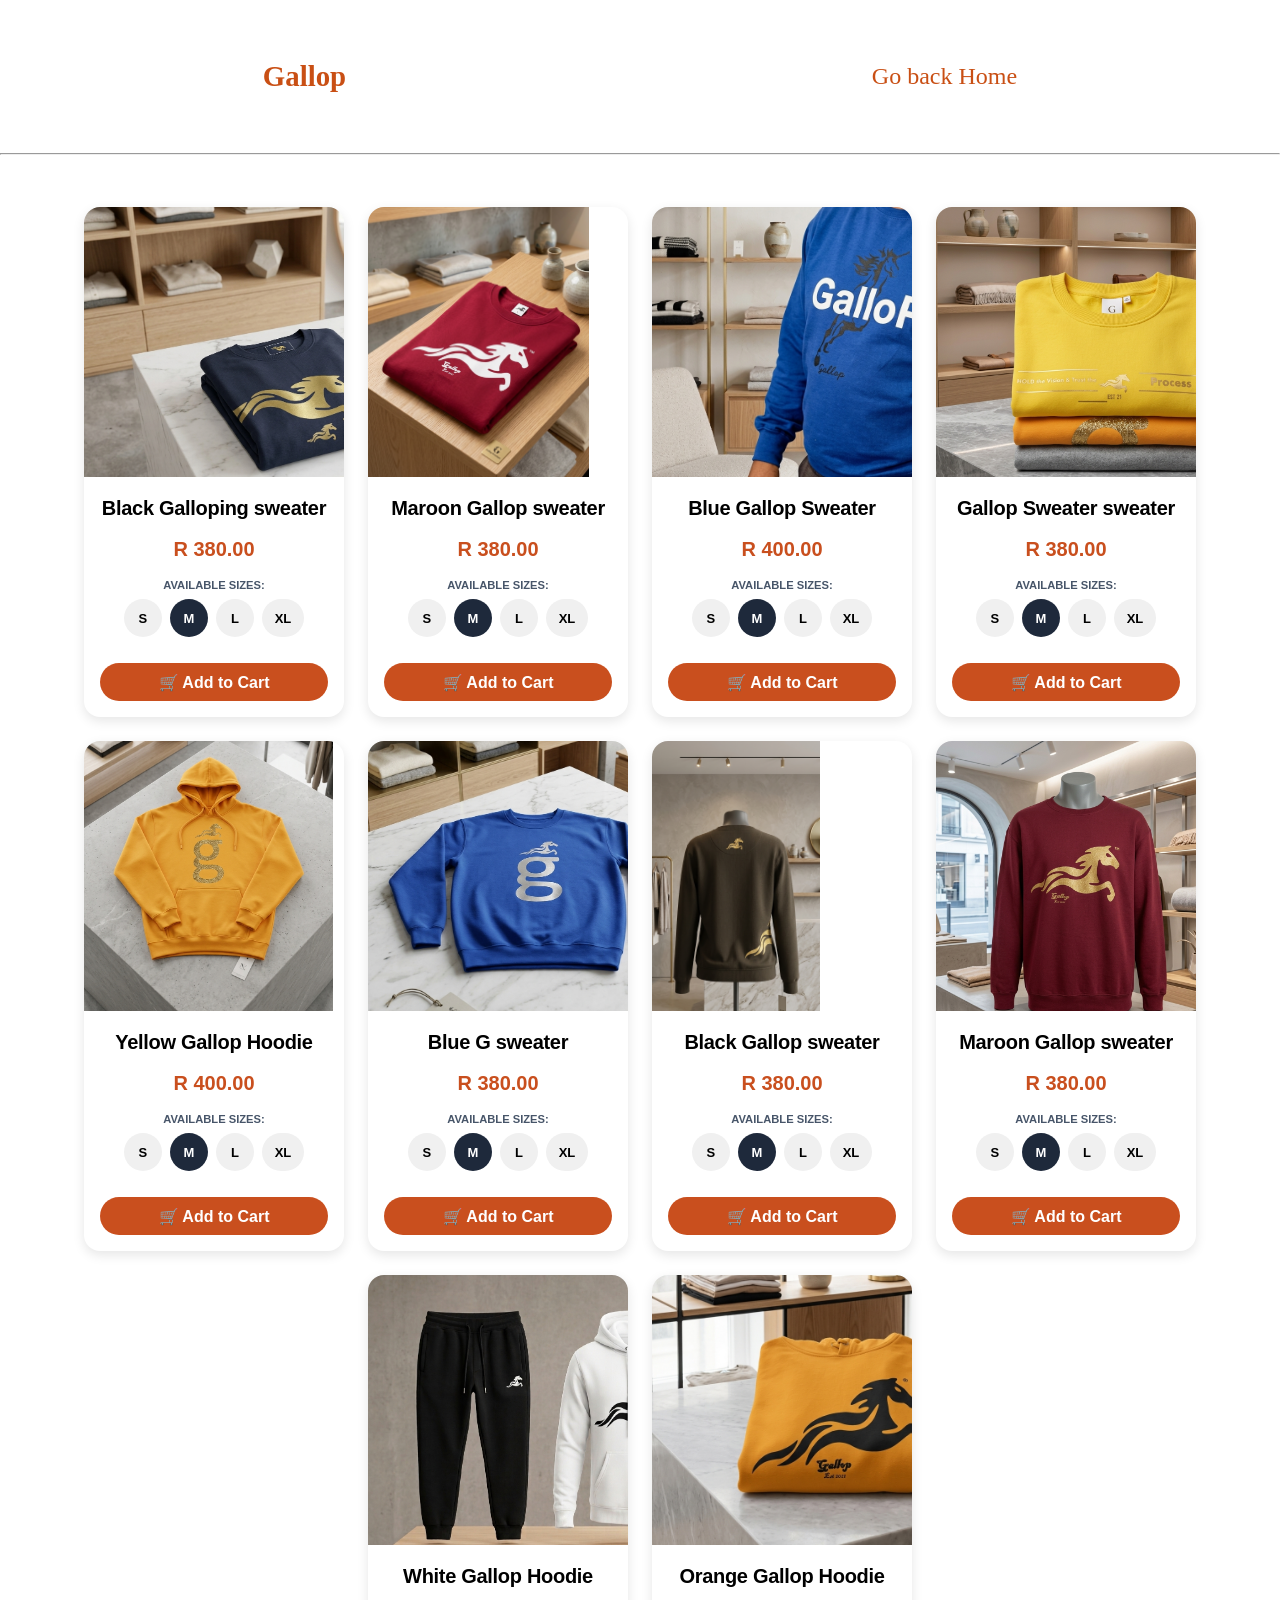
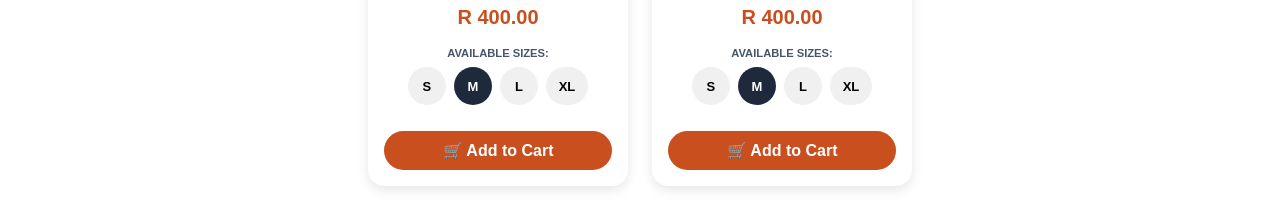
==== sweaters.html @ 0d81dad9 "Completed sub product pages" ====
<!DOCTYPE html>
<html lang="en">
<head>
    <meta charset="UTF-8">
    <meta name="viewport" content="width=device-width, initial-scale=1.0">
    <title>Gallop</title>
    <link rel="stylesheet" href="style.css"/>
    <link rel="stylesheet" href="mediaqueries.css"/>
</head>
<body>
    <nav id="menu">
       <div class="logo"><h1>Gallop</h1></div>
       <div>
       <ul class="nav-links">
        <li><a href="/index.html"> Go back Home</a></li>        
       </ul>
       </div>
    </nav>

<hr>
<br>
<br>
<section id="item-cards">
    <!--Item card-->

    <div class="card">
        <img src="/images/sweater-1.png" class="card-img">
        <div class="card-content">
           <div class="title" style="font-family: sans-serif;color:black;font-size: 20px;"><b>Black Galloping sweater</b></div>
           <br>
           <div class="prize" style="font-family: sans-serif;color:#c94f1e;font-size: 20px; "><b>R 380.00</b></div>
           <br>
           <div class="size-label" style="font-family: sans-serif;">Available sizes:</div>
           <div class="size-group">
                <button class="size-btn" data-size="S">S</button>
                <button class="size-btn" data-size="M">M</button>
                <button class="size-btn" data-size="L">L</button>
                <button class="size-btn" data-size="XL">XL</button>
           </div>
           <br>
           <button class="cart-btn">
            🛒 Add to Cart
           </button>
        </div>
    </div>

    <div class="card">
        <img src="/images/sweater-2.png" class="card-img">
        <div class="card-content">
           <div class="title" style="font-family: sans-serif;color:black;font-size: 20px;"><b>Maroon Gallop sweater</b></div>
           <br>
           <div class="prize" style="font-family: sans-serif;color:#c94f1e;font-size: 20px; "><b>R 380.00</b></div>
           <br>
           <div class="size-label" style="font-family: sans-serif">Available sizes:</div>
           <div class="size-group">
                <button class="size-btn" data-size="S">S</button>
                <button class="size-btn" data-size="M">M</button>
                <button class="size-btn" data-size="L">L</button>
                <button class="size-btn" data-size="XL">XL</button>
           </div>
           <br>
           <button class="cart-btn">
            🛒 Add to Cart
           </button>
        </div>
    </div>

    <div class="card">
        <img src="/images/sweater-3.png" class="card-img">
        <div class="card-content">
           <div class="title" style="font-family: sans-serif;color:black;font-size: 20px;"><b>Blue Gallop Sweater</b></div>
           <br>
           <div class="prize" style="font-family: sans-serif;color:#c94f1e;font-size: 20px; "><b>R 400.00</b></div>
           <br>
           <div class="size-label" style="font-family: sans-serif">Available sizes:</div>
           <div class="size-group">
                <button class="size-btn" data-size="S">S</button>
                <button class="size-btn" data-size="M">M</button>
                <button class="size-btn" data-size="L">L</button>
                <button class="size-btn" data-size="XL">XL</button>
           </div>
           <br>
           <button class="cart-btn">
            🛒 Add to Cart
           </button>
        </div>
    </div>

    <div class="card">
        <img src="/images/sweater-5.png" class="card-img">
        <div class="card-content">
           <div class="title" style="font-family: sans-serif;color:black;font-size: 20px;"><b> Gallop Sweater sweater</b></div>
           <br>
           <div class="prize" style="font-family: sans-serif;color:#c94f1e;font-size: 20px; "><b>R 380.00</b></div>
           <br>
           <div class="size-label" style="font-family: sans-serif">Available sizes:</div>
           <div class="size-group">
                <button class="size-btn" data-size="S">S</button>
                <button class="size-btn" data-size="M">M</button>
                <button class="size-btn" data-size="L">L</button>
                <button class="size-btn" data-size="XL">XL</button>
           </div>
           <br>
           <button class="cart-btn">
            🛒 Add to Cart
           </button>
        </div>
    </div>

    <div class="card">
        <img src="/images/sweater-6.png" class="card-img">
        <div class="card-content">
           <div class="title" style="font-family: sans-serif;color:black;font-size: 20px;"><b>Yellow Gallop Hoodie</b></div>
           <br>
           <div class="prize" style="font-family: sans-serif;color:#c94f1e;font-size: 20px; "><b>R 400.00</b></div>
           <br>
           <div class="size-label" style="font-family: sans-serif">Available sizes:</div>
           <div class="size-group">
                <button class="size-btn" data-size="S">S</button>
                <button class="size-btn" data-size="M">M</button>
                <button class="size-btn" data-size="L">L</button>
                <button class="size-btn" data-size="XL">XL</button>
           </div>
           <br>
           <button class="cart-btn">
            🛒 Add to Cart
           </button>
        </div>
    </div>

    <div class="card">
        <img src="/images/sweater-7.png" class="card-img">
        <div class="card-content">
           <div class="title" style="font-family: sans-serif;color:black;font-size: 20px;"><b>Blue G sweater</b></div>
           <br>
           <div class="prize" style="font-family: sans-serif;color:#c94f1e;font-size: 20px; "><b>R 380.00</b></div>
           <br>
           <div class="size-label" style="font-family: sans-serif;">Available sizes:</div>
           <div class="size-group">
                <button class="size-btn" data-size="S">S</button>
                <button class="size-btn" data-size="M">M</button>
                <button class="size-btn" data-size="L">L</button>
                <button class="size-btn" data-size="XL">XL</button>
           </div>
           <br>
           <button class="cart-btn">
            🛒 Add to Cart
           </button>
        </div>
    </div>

    <div class="card">
        <img src="/images/sweater-8 - Copy.png" class="card-img">
        <div class="card-content">
           <div class="title" style="font-family: sans-serif;color:black;font-size: 20px;"><b>Black Gallop sweater</b></div>
           <br>
           <div class="prize" style="font-family: sans-serif;color:#c94f1e;font-size: 20px; "><b>R 380.00</b></div>
           <br>
           <div class="size-label" style="font-family: sans-serif;">Available sizes:</div>
           <div class="size-group">
                <button class="size-btn" data-size="S">S</button>
                <button class="size-btn" data-size="M">M</button>
                <button class="size-btn" data-size="L">L</button>
                <button class="size-btn" data-size="XL">XL</button>
           </div>
           <br>
           <button class="cart-btn">
            🛒 Add to Cart
           </button>
        </div>
    </div>


   

     <div class="card">
        <img src="/images/sweater-9.png" class="card-img">
        <div class="card-content">
           <div class="title" style="font-family: sans-serif;color:black;font-size: 20px;"><b>Maroon Gallop sweater</b></div>
           <br>
           <div class="prize" style="font-family: sans-serif;color:#c94f1e;font-size: 20px; "><b>R 380.00</b></div>
           <br>
           <div class="size-label" style="font-family: sans-serif;">Available sizes:</div>
           <div class="size-group">
                <button class="size-btn" data-size="S">S</button>
                <button class="size-btn" data-size="M">M</button>
                <button class="size-btn" data-size="L">L</button>
                <button class="size-btn" data-size="XL">XL</button>
           </div>
           <br>
           <button class="cart-btn">
            🛒 Add to Cart
           </button>
        </div>
    </div>



     <div class="card">
        <img src="/images/hoodies - Copy.png" class="card-img">
        <div class="card-content">
           <div class="title" style="font-family: sans-serif;color:black;font-size: 20px;"><b>White Gallop Hoodie</b></div>
           <br>
           <div class="prize" style="font-family: sans-serif;color:#c94f1e;font-size: 20px; "><b>R 400.00</b></div>
           <br>
           <div class="size-label" style="font-family: sans-serif;">Available sizes:</div>
           <div class="size-group">
                <button class="size-btn" data-size="S">S</button>
                <button class="size-btn" data-size="M">M</button>
                <button class="size-btn" data-size="L">L</button>
                <button class="size-btn" data-size="XL">XL</button>
           </div>
           <br>
           <button class="cart-btn">
            🛒 Add to Cart
           </button>
        </div>
    </div>

     

       <div class="card">
        <img src="/images/hoodie-3.png" class="card-img">
        <div class="card-content">
           <div class="title" style="font-family: sans-serif;color:black;font-size: 20px;"><b>Orange Gallop Hoodie</b></div>
           <br>
           <div class="prize" style="font-family: sans-serif;color:#c94f1e;font-size: 20px; "><b>R 400.00</b></div>
           <br>
           <div class="size-label" style="font-family: sans-serif;">Available sizes:</div>
           <div class="size-group">
                <button class="size-btn" data-size="S">S</button>
                <button class="size-btn" data-size="M">M</button>
                <button class="size-btn" data-size="L">L</button>
                <button class="size-btn" data-size="XL">XL</button>
           </div>
           <br>
           <button class="cart-btn">
            🛒 Add to Cart
           </button>
        </div>
    </div>

</section>

<script>
    // WhatsApp order functionality for all cards
    (function() {
        // Get all product cards
        const allCards = document.querySelectorAll('.card');
        
        // Helper function to send WhatsApp message
        function sendToWhatsApp(itemName, size, price) {
            const message = `🛍️ *New Order from Gallop*%0A%0A👕 Product: ${itemName}%0A📏 Size: ${size}%0A💰 Price: R${price}%0A%0AThank you for shopping with Gallop! 🙌`;
            const whatsappUrl = `https://wa.me/27719679827?text=${message}`;
            window.open(whatsappUrl, '_blank');
        }
        
        // Loop through each card and set up its functionality
        allCards.forEach((card) => {
            // Get item name from the card
            let itemName = 'Black Gallop Tee';
            const titleEl = card.querySelector('.title');
            if (titleEl) {
                itemName = titleEl.textContent || titleEl.innerText;
                itemName = itemName.replace(/<[^>]*>/g, '').trim();
            }
            
            // Get price from the card
            let price = '190';
            const priceEl = card.querySelector('.prize');
            if (priceEl) {
                let priceText = priceEl.textContent || priceEl.innerText;
                let match = priceText.match(/\d+(?:\.\d+)?/);
                if (match) price = match[0];
            }
            
            // Store data on card for easy access
            card.setAttribute('data-item-name', itemName);
            card.setAttribute('data-price', price);
            
            // Get size buttons inside this card
            const sizeGroup = card.querySelector('.size-group');
            let sizeButtons = [];
            if (sizeGroup) {
                sizeButtons = Array.from(sizeGroup.querySelectorAll('.size-btn'));
                
                // Set default active size (M if exists, otherwise first)
                let hasActive = sizeGroup.querySelector('.size-btn.active');
                if (!hasActive && sizeButtons.length > 0) {
                    const defaultMBtn = sizeButtons.find(btn => btn.getAttribute('data-size') === 'M');
                    if (defaultMBtn) {
                        defaultMBtn.classList.add('active');
                    } else {
                        sizeButtons[0].classList.add('active');
                    }
                }
                
                // Add click event to size buttons
                sizeButtons.forEach(btn => {
                    btn.addEventListener('click', function(e) {
                        e.stopPropagation();
                        sizeButtons.forEach(b => b.classList.remove('active'));
                        this.classList.add('active');
                    });
                });
            }
            
            // Get Add to Cart button and add click handler
            const cartBtn = card.querySelector('.cart-btn');
            if (cartBtn) {
                cartBtn.addEventListener('click', function(e) {
                    e.preventDefault();
                    
                    // Get selected size
                    let selectedSize = 'M';
                    const currentSizeGroup = card.querySelector('.size-group');
                    if (currentSizeGroup) {
                        const activeBtn = currentSizeGroup.querySelector('.size-btn.active');
                        if (activeBtn) {
                            selectedSize = activeBtn.getAttribute('data-size');
                        } else {
                            const allBtns = currentSizeGroup.querySelectorAll('.size-btn');
                            const mBtn = Array.from(allBtns).find(btn => btn.getAttribute('data-size') === 'M');
                            if (mBtn) {
                                selectedSize = 'M';
                                mBtn.classList.add('active');
                            } else if (allBtns.length > 0) {
                                selectedSize = allBtns[0].getAttribute('data-size');
                                allBtns[0].classList.add('active');
                            }
                        }
                    }
                    
                    // Get final values
                    const finalItemName = card.getAttribute('data-item-name') || itemName;
                    const finalPrice = card.getAttribute('data-price') || price;
                    
                    // Send to WhatsApp
                    sendToWhatsApp(finalItemName, selectedSize, finalPrice);
                });
            }
        });
    })();
</script>

</body>
</html>
---- style.css ----
@import url('https://fonts.googleapis.com/css2?family=Poppins:ital,wght@0,100;0,200;0,300;0,400;0,500;0,600;0,700;0,800;0,900;1,100;1,200;1,300;1,400;1,500;1,600;1,700;1,800;1,900&display=swap');


*{
    margin:0;
    padding:0;

}

/*Desktop menu*/

#desktop-nav{
    background-color: #faf6f0;
    
}
nav, .nav-links{
    display:flex;
}
a{
    color:#c94f14;
    text-decoration:none;
    transition: all 300ms ease;
}
a:hover{
    color:#e8b86d;
    text-decoration:underline;
    text-underline-offset:1rem;
}
nav{
    justify-content:space-around;
    align-items:center;
    height:17vh;
}
.nav-links{
    gap:5rem;
    list-style:none;
    font-size:1.5rem;
    text-decoration:none;
}
.logo{
 text-decoration:none;
 color:#c94f14;
 font-size:1.2rem;
}
.logo:hover{
    cursor:none;
}

/*Hamburger menu*/

#hamburger-nav{
    display:none;
}
.hamburger-menu{
    position:relative;
    display:inline-block;
}
.hamburger-icon{
    display:flex;
    flex-direction:column;
    justify-content:space-between;
    height:24px;
    width:30px;
    cursor:pointer;
}
.hamburger-icon span{
    width:100%;
    height:2px;
    background-color:rgb(0, 0, 0);
    transition: all 0.3 ease-in-out;
}
.menu-links{
    position:absolute;
    top:100%;
    right:0%;
    background-color:rgb(0, 0, 0);
    width:fit-content;
    max-height:0%;
    overflow:hidden;
    transition:all 0.3s ease-in-out;
}
.menu-links a{
    display:block;
    padding: 10px;
    text-align:center;
    color:rgb(0, 0, 0);
    font-size:1.5rem;
    text-decoration: none;
    transition: all 0.3s ease-in-out;
}

.menu-links li{
    list-style:none;

}
.menu-links.open{
    max-height: 300px;
}
.hamburger-icon.open span:first-child{
    transform: rotate(45deg) translate(10px, 5px);
}
.hamburger-icon.open span:nth-child(2){
    opacity: 0;
}
.hamburger-icon.open span:last-child{
    transform: rotate(-45deg) translate(10px, -5px);
}
.hamburger-icon span:first-child{
    opacity:1;
}
.hamburger-icon span:first-child{
    transform: none;
}


/*Home*/
#home{
    display:flex;
  background-image:url(/images/background\ image.png);
  background-repeat:no-repeat;
  background-size:cover;
}
.btn1 , .btn2{
    
    width:160px;
    height:35px;
    border-radius:10px;
    text-decoration: none;
    cursor:pointer;
    padding:10px;
    
}
.btn1{
      background-color:#e8b86d;
    color:#1a1208;
}
.btn2{
    background-color:#faf6f0;
    color:#c94f14;
    border-color: aliceblue;
}
.btn1:hover{
     background-color:#e8b86d;
    border-color: aliceblue;
}
.btn2:hover{
   background-color:#c94f14;
    color:white;  
}
#home
.btn p{
    color:rgb(75, 74, 74);
}
.btn1 a, .btn2 a{
    text-decoration:none;
}
#home img{
    width:350px;
    border-radius:100px;
    padding:50px;
   
    
}
.home-text{
align-items:center;
padding:50px;
justify-content:center;
font-size: 1.2rem


}
#home h1{
    font-size:5rem;
    color:#f5d8b5;
}
#home p{
    color:	#b4b4b4  ;
}

.home-text2{
    display:flex;
    gap:120px;
}

/*Products*/
#products{
    background-image: url(/images/background\ img.png);
    background-repeat: no-repeat;
    background-size:cover;
    padding:50px;
}
.product-cards {
    border-color: 	rgba(90,60,30,0.1);
    border-radius: 16px;
    text-align:center;

    display:grid;
    grid-template-columns: repeat(4,1fr);
    
    align-items:stretch;
    gap:20px;
    
    
}
.product-cards img:hover{
    size:500ms;
    transform:scale(1.1);
   
}
.product-container-info{
    
    
    border-radius:2rem;
    background-color:rgb(255, 255, 255);
    border-radius:20px;
    padding:2px;
    
    
    
}
.product-container-info p{
    color:gray;
    font-size:1.2rem;
}
.product-container-info img{
    width:280px;
    padding:none;
    border-radius:20px;
    height:50%;
    
}


/*About*/

#about{
    background-image: url(/images/background\ image.png);
    background-repeat: no-repeat;
    background-size:cover;
    display:flex;
    padding:50px;
   
    text-align: center;
    font-size:medium;
    

}
.about-text2{
    display:flex;
    gap:200px
}

.about-text p {
    padding:20px;
    color:rgb(75, 74, 74);
    font-size:1.2rem;
  
}


#about img{
    width:400px;
    border-radius:30px
    
}


/*Contact*/

#contact{
    
    padding:50px;
    background-image:url(/images/background\ img.png);
    background-repeat: no-repeat;
    background-size:cover;
}
.contact-info-container{
     display:grid;
    grid-template-columns: repeat(3,1fr);
    
    align-items:stretch;
    gap:20px;
}


.contact-form {
  
   display:inline;
  align-items: center;
    gap:20px;
  
    margin:0 auto;
    height:100%;
}
.contact-form input{
    
    display: flex;
   padding:15px;
   border:none;
    border-radius:10px;
    background-color: #f2e8d9;

}
.contact-form textarea{
    display: flex;
    padding:15px;
   border:none;
    border-radius:10px;
   background-color: #f2e8d9; 
    
}
.contact-form button{
    cursor:pointer;
    padding:15px;
    border:none;
    border-radius:10px;
    background-color:#c94f14;
    color:#e8b86d;

    font-size:large;

}
.contact-form button:hover{
    color:#c94f14;
    background-color:#f2e8d9;
    
}
.contact-form{
    color:rgb(0, 0, 0);
    border-radius:50px;
    background-color:white;

    padding:20px;
    border:white solid 2px;
    width:fit-content;
    align-items:center;
     
}

.contact-info-socials{
    background-color: white;
    border-radius:20px;
}
.contact-info-socials p{
    color:gray
}
.contact-info-socials button{
    width:120px;
    height:30px;
    ;
    color:#c94f14;
    background-color:#f5d8b5;
    border-radius: 20px ;
    
    
}
.contact-info-socials button:hover{
    background-color:#c94f14;
    color:white;
}
.contact-info{
    background-color:white;
    border-radius:20px;
    padding: 20px;
}


/*Footer*/
.footer-container{
    display:flex;
    gap:200px;
    padding:20px;
}
footer{
   background-image:url(/images/background\ image.png);
   background-repeat: no-repeat;
   background-size:cover;
}
footer a{
    text-decoration:none;
    color:#b4b4b4;
    transition: all 300ms ease;
}
footer a:hover{
    color:#e8b86d;
    text-decoration: none;
}



/*product-cards*/



.card{
    max-width:340px;
    width:100%;
    background:#ffffff;
    border-radius:1.5rem;
    overflow:hidden;
    box-shadow: 0 12px 24px rgba(0,0,0,0.08);
    transition:transform 0.2s;
    
}
.card:hover{
    transform:translateY(-4px);
}

.card img{
    background: linear-gradient(135deg, #FF9A9E, #FAD0C4, #FAD961,#A1C4FD);
    height:270px;
    width:fit-content;
    align-items:center;
    justify-content:center;
    gap:12px;
}

.card-content{
    align-items:center;
    text-align:center;
    padding:20px;
    gap:12px;
}
.size-btn{
    min-width:38px;
    height:38px;
    padding:0;
    border:1.5px solid var(--input-bg);
    color:var(--dark);
    font-family: sans-serif;
    font-size: 13px;
    font-weight:600;
    border-radius:8px;
    cursor:pointer;
    transition:background 0.18s;
    border: color 0.18s;
}
.size-btn:hover{
    background:#e8b86d;
}
.cart-btn{
    background-color: #c94f14;
    color:white;
    border:none;
    width:100%;
    padding:12px;
    border-radius:60px;
    font-weight:700;
    font-size:1rem;
    display:flex;
    align-items:center;
    justify-content:center;
    gap:8px;
    cursor:pointer;
    transition:0.2s;
    font-family:sans-serif;

}
.cart-btn:hover{
    background:#ff5601;
    transform: scale(0.98);
}
.size-group {
            display: flex;
            gap: 10px;
            margin-bottom: 1.2rem;
            flex-wrap: wrap;
            justify-content: center;
}
 .size-label {
            font-size: 0.7rem;
            font-weight: 600;
            text-transform: uppercase;
            color: #475569;
            display: block;
            margin-bottom: 8px;
}

.title {
            font-size: 1.5rem;
            font-weight: 700;
            letter-spacing: -0.3px;
}
#item-cards{
    display:grid;
    grid-template-columns: repeat(2,1fr);
    
    align-items:stretch;
    gap:20px;
}





 #item-cards {
            display: flex;
            flex-wrap: wrap;
            gap: 1.5rem;
            justify-content: center;
            padding: 1rem;
}
.card {
            background: white;
            border-radius: 1rem;
            overflow: hidden;
            box-shadow: 0 4px 12px rgba(0,0,0,0.1);
            width: 260px;
            transition: transform 0.2s;
}
.card:hover {
            transform: translateY(-4px);
}
        
.card-content {
            padding: 1rem;
}
.size-group {
            display: flex;
            gap: 0.5rem;
            flex-wrap: wrap;
            margin: 0.5rem 0;
}
.size-btn {
            background: #f0f0f0;
            border: none;
            padding: 0.3rem 0.8rem;
            border-radius: 20px;
            cursor: pointer;
            font-weight: 600;
            transition: 0.2s;
}
.size-btn.active {
            background: #1e293b;
            color: white;
}
.cart-btn {
            background: #c94f1e;
            color: white;
            border: none;
            padding: 0.6rem 1rem;
            border-radius: 30px;
            cursor: pointer;
            font-weight: bold;
            width: 100%;
            transition: 0.2s;
}
.cart-btn:hover {
            background: #a03d16;
            transform: scale(0.98);
}
.toast-notification {
            position: fixed;
            bottom: 20px;
            left: 50%;
            transform: translateX(-50%);
            background: #25D366;
            color: #0a2c1c;
            padding: 10px 20px;
            border-radius: 50px;
            font-weight: 600;
            font-size: 14px;
            opacity: 0;
            transition: opacity 0.3s;
            pointer-events: none;
            z-index: 1000;
            box-shadow: 0 4px 12px rgba(0,0,0,0.2);
            font-family: sans-serif;
}
---- mediaqueries.css ----
@media screen and (max-width:1200px){
   #desktop-nav{
    display: none;
   } 
   #hamburger-nav{
    display: flex;
   }
.hamburger-menu{
    position:relative;
    display:inline-block;
}

.hamburger-icon{
    display:flex;
    flex-direction:column;
    justify-content:space-between;

    height:24px;
    width:30px;

    cursor:pointer;
}

.hamburger-icon span{

    width:100%;
    height:3px;

    background:rgb(0, 0, 0);

    transition:0.3s;
}

.menu-links{

    position:absolute;

    top:100%;
    right:0;

    background:rgb(0, 0, 0);

    width:200px;

    max-height:0;

    overflow:hidden;

    transition:0.3s ease-in-out;
}

.menu-links.open{
    max-height:300px;
}
}
@media screen and (max-width:600px){

.logo{
   font-size: 1.5rem;
 }
.nav-links{
   flex-direction: column;
   gap: 0.5rem;
   text-align: center;
}
}
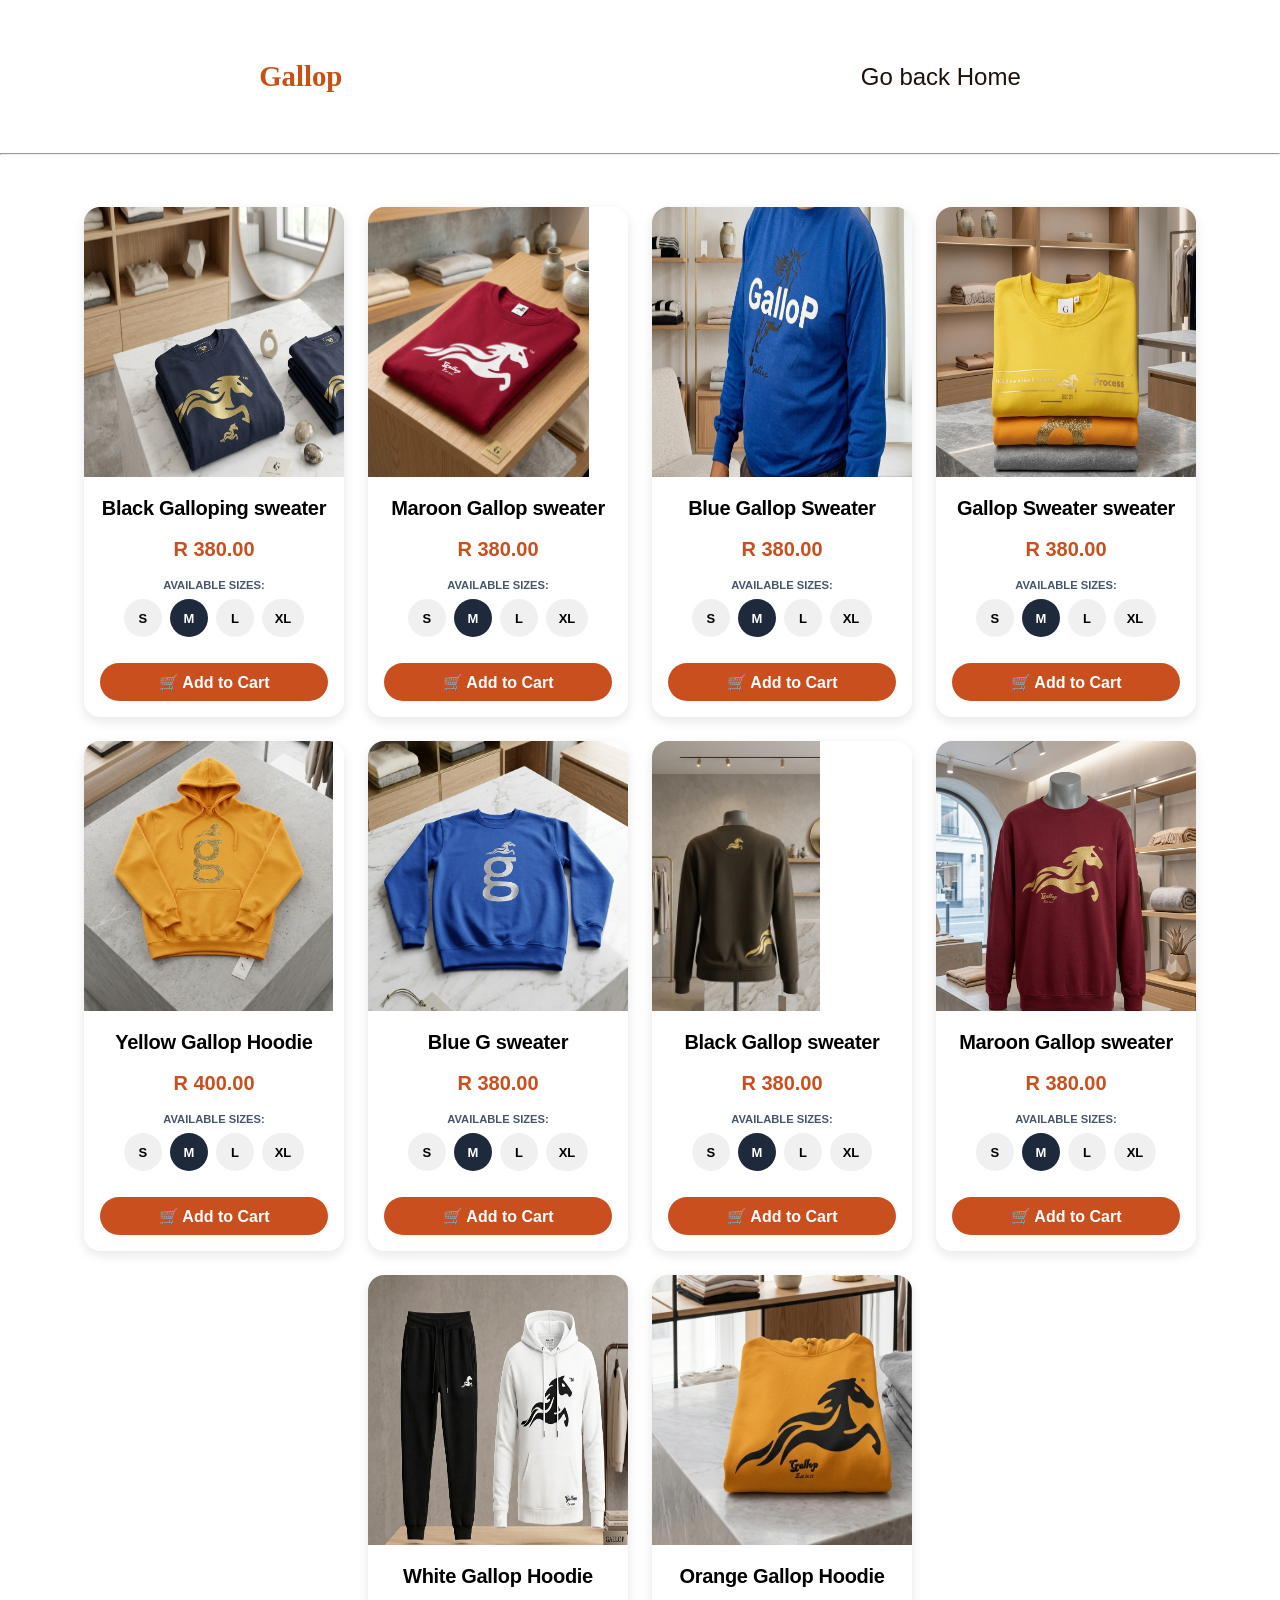
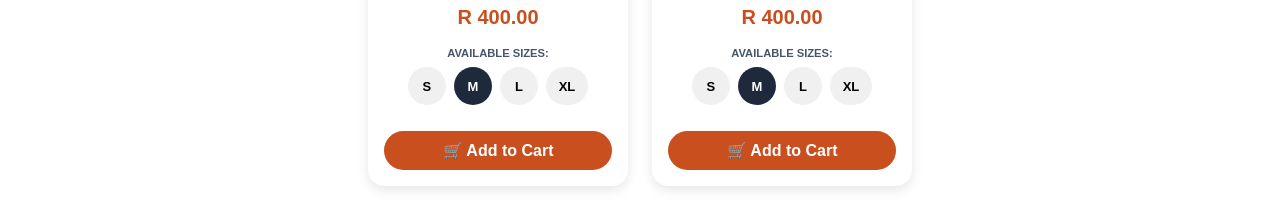
==== commit 83d9e0a4: "Completed mediaqueries page" ====
--- a/sweaters.html
+++ b/sweaters.html
@@ -70,7 +70,7 @@
         <div class="card-content">
            <div class="title" style="font-family: sans-serif;color:black;font-size: 20px;"><b>Blue Gallop Sweater</b></div>
            <br>
-           <div class="prize" style="font-family: sans-serif;color:#c94f1e;font-size: 20px; "><b>R 400.00</b></div>
+           <div class="prize" style="font-family: sans-serif;color:#c94f1e;font-size: 20px; "><b>R 380.00</b></div>
            <br>
            <div class="size-label" style="font-family: sans-serif">Available sizes:</div>
            <div class="size-group">
--- a/style.css
+++ b/style.css
@@ -4,20 +4,31 @@
 *{
     margin:0;
     padding:0;
-
-}
-
+   
+
+}
+html{
+    scroll-behavior:smooth;
+}
+body{
+    overflow-x:hidden;
+    width:100%;
+}
 /*Desktop menu*/
 
 #desktop-nav{
-    background-color: #faf6f0;
-    
+    background-color: #f7dcb3;
+    display:flex;
+     justify-content: space-between;
+    align-items:center;
+   
+
 }
 nav, .nav-links{
     display:flex;
 }
 a{
-    color:#c94f14;
+    color:#b94206;
     text-decoration:none;
     transition: all 300ms ease;
 }
@@ -38,6 +49,7 @@
     text-decoration:none;
 }
 .logo{
+    display: flex;
  text-decoration:none;
  color:#c94f14;
  font-size:1.2rem;
@@ -50,6 +62,11 @@
 
 #hamburger-nav{
     display:none;
+    justify-content:space-between;
+    align-items:center;
+    padding:1rem 2rem;
+    background-color:#ffffff;
+    position: relative;
 }
 .hamburger-menu{
     position:relative;
@@ -116,6 +133,10 @@
 /*Home*/
 #home{
     display:flex;
+    
+    align-items: center;
+    padding: 2rem;
+
   background-image:url(/images/background\ image.png);
   background-repeat:no-repeat;
   background-size:cover;
@@ -155,7 +176,7 @@
     text-decoration:none;
 }
 #home img{
-    width:350px;
+    
     border-radius:100px;
     padding:50px;
    
@@ -184,6 +205,8 @@
 
 /*Products*/
 #products{
+    
+    gap: 20px;
     background-image: url(/images/background\ img.png);
     background-repeat: no-repeat;
     background-size:cover;
@@ -192,14 +215,14 @@
 .product-cards {
     border-color: 	rgba(90,60,30,0.1);
     border-radius: 16px;
-    text-align:center;
-
-    display:grid;
-    grid-template-columns: repeat(4,1fr);
-    
+      display:grid;
+    grid-template-columns: repeat(2,1fr);
+    height: 100%;
     align-items:stretch;
     gap:20px;
-    
+    align-items: center;
+    width:fit-content;
+    align-items: center;
     
 }
 .product-cards img:hover{
@@ -229,6 +252,13 @@
     height:50%;
     
 }
+.cards{
+    display:grid;
+    grid-template-columns: repeat(2,1fr);
+    
+    align-items:stretch;
+    gap:20px;
+}
 
 
 /*About*/
@@ -238,8 +268,8 @@
     background-repeat: no-repeat;
     background-size:cover;
     display:flex;
-    padding:50px;
-   
+    padding:3rem;
+     gap: 3rem;
     text-align: center;
     font-size:medium;
     
@@ -247,26 +277,31 @@
 }
 .about-text2{
     display:flex;
-    gap:200px
+    gap:2rem;
+    margin-top: 1rem;;
 }
 
 .about-text p {
     padding:20px;
     color:rgb(75, 74, 74);
     font-size:1.2rem;
+    flex: 1;
   
 }
 
 
 #about img{
-    width:400px;
-    border-radius:30px
+    width:40%;
+    border-radius:16px
     
 }
 
 
 /*Contact*/
 
+.contact-cards{
+    padding: 0 2rem;
+}
 #contact{
     
     padding:50px;
@@ -275,11 +310,12 @@
     background-size:cover;
 }
 .contact-info-container{
-     display:grid;
-    grid-template-columns: repeat(3,1fr);
-    
-    align-items:stretch;
-    gap:20px;
+   display: flex;
+   flex-wrap: wrap;
+   justify-content: center;
+   gap: 2rem;
+   max-width: 1200px;
+   margin: 0 auto;
 }
 
 
@@ -293,19 +329,23 @@
     height:100%;
 }
 .contact-form input{
-    
+    width: 100%;
+
     display: flex;
-   padding:15px;
-   border:none;
-    border-radius:10px;
+   padding:0.5rem 0;
+
+   border:1px solid #ddd;
+    border-radius:8px;
     background-color: #f2e8d9;
 
 }
 .contact-form textarea{
     display: flex;
-    padding:15px;
-   border:none;
-    border-radius:10px;
+    padding:0.8rem;
+    width:97%;
+    margin: 0.5rem 0;
+   border:1px solid #ddd;
+    border-radius:8px;
    background-color: #f2e8d9; 
     
 }
@@ -326,11 +366,14 @@
     
 }
 .contact-form{
+    flex: 2;
+    min-width: 280px;
+
     color:rgb(0, 0, 0);
-    border-radius:50px;
+    border-radius:12px;
     background-color:white;
 
-    padding:20px;
+    padding:1rem;
     border:white solid 2px;
     width:fit-content;
     align-items:center;
@@ -339,7 +382,11 @@
 
 .contact-info-socials{
     background-color: white;
-    border-radius:20px;
+    border-radius:12px;
+    flex: 1;
+    min-width: 200px;
+    padding: 1rem;
+
 }
 .contact-info-socials p{
     color:gray
@@ -361,7 +408,10 @@
 .contact-info{
     background-color:white;
     border-radius:20px;
-    padding: 20px;
+    padding: 1rem;
+    flex: 1;
+    min-width: 200px;
+
 }
 
 
@@ -369,7 +419,8 @@
 .footer-container{
     display:flex;
     gap:200px;
-    padding:20px;
+    padding:2rem;
+   
 }
 footer{
    background-image:url(/images/background\ image.png);
@@ -393,6 +444,7 @@
 
 
 .card{
+    
     max-width:340px;
     width:100%;
     background:#ffffff;
--- a/mediaqueries.css
+++ b/mediaqueries.css
@@ -1,66 +1,497 @@
-@media screen and (max-width:1200px){
-   #desktop-nav{
-    display: none;
-   } 
-   #hamburger-nav{
-    display: flex;
-   }
-.hamburger-menu{
-    position:relative;
-    display:inline-block;
-}
-
-.hamburger-icon{
-    display:flex;
-    flex-direction:column;
-    justify-content:space-between;
-
-    height:24px;
-    width:30px;
-
-    cursor:pointer;
-}
-
-.hamburger-icon span{
-
-    width:100%;
-    height:3px;
-
-    background:rgb(0, 0, 0);
-
-    transition:0.3s;
-}
-
-.menu-links{
-
-    position:absolute;
-
-    top:100%;
-    right:0;
-
-    background:rgb(0, 0, 0);
-
-    width:200px;
-
-    max-height:0;
-
-    overflow:hidden;
-
-    transition:0.3s ease-in-out;
-}
-
-.menu-links.open{
-    max-height:300px;
-}
-}
-@media screen and (max-width:600px){
-
-.logo{
-   font-size: 1.5rem;
- }
-.nav-links{
-   flex-direction: column;
-   gap: 0.5rem;
-   text-align: center;
-}
-}
+/* mediaqueries.css - Responsive Design for Gallop */
+
+/* ============================================
+   TABLET VIEW (768px - 1023px)
+   ============================================ */
+@media screen and (max-width: 1024px) {
+    /* Home section */
+    #home {
+        flex-direction: column;
+        text-align: center;
+        padding: 2rem;
+    }
+    
+    #home img {
+        width: 80%;
+        margin-top: 2rem;
+    }
+    
+    .home-text h1 {
+        font-size: 2.5rem;
+    }
+    
+    .home-text2 {
+        justify-content: center;
+        gap: 3rem;
+    }
+    
+    /* Products section */
+    .cards {
+        flex-wrap: wrap;
+        justify-content: center;
+        gap: 1.5rem;
+    }
+    
+    .card {
+        width: calc(50% - 1rem);
+        min-width: 250px;
+    }
+    
+    /* About section */
+    #about {
+        flex-direction: column;
+        padding: 2rem;
+        text-align: center;
+    }
+    
+    #about img {
+        width: 70%;
+        margin-bottom: 2rem;
+    }
+    
+    .about-text2 {
+        justify-content: center;
+        gap: 3rem;
+    }
+    
+    /* Contact section */
+    .contact-cards {
+        padding: 0 2rem;
+    }
+    
+    .contact-info-container {
+        flex-wrap: wrap;
+        gap: 2rem;
+    }
+    
+    .contact-info, .contact-info-socials {
+        width: calc(50% - 1rem);
+    }
+    
+    .contact-form {
+        width: 100%;
+    }
+    
+    /* Footer */
+    .footer-container {
+        flex-wrap: wrap;
+        justify-content: center;
+        gap: 2rem;
+    }
+    
+    .footer-info {
+        width: calc(50% - 2rem);
+        text-align: center;
+    }
+}
+
+/* ============================================
+   MOBILE VIEW (320px - 767px)
+   ============================================ */
+@media screen and (max-width: 767px) {
+    /* Hide desktop navigation on mobile */
+    #desktop-nav {
+        display: none;
+    }
+    
+    /* Show hamburger navigation */
+    #hamburger-nav {
+        display: flex;
+        justify-content: space-between;
+        align-items: center;
+        padding: 1rem;
+        background: white;
+        position: sticky;
+        top: 0;
+        z-index: 100;
+    }
+    
+    /* Home section */
+    #home {
+        padding: 1.5rem;
+    }
+    
+    .home-text h1 {
+        font-size: 2rem;
+    }
+    
+    .home-text p {
+        font-size: 0.9rem;
+        line-height: 1.5;
+    }
+    
+    .btn1, .btn2 {
+        padding: 0.6rem 1.2rem;
+        font-size: 0.9rem;
+    }
+    
+    .home-text2 {
+        gap: 2rem;
+    }
+    
+    .ht2 p:first-child {
+        font-size: 1.2rem;
+    }
+    
+    .ht2 p:last-child {
+        font-size: 0.7rem;
+    }
+    
+    #home img {
+        width: 90%;
+    }
+    
+    /* Products section */
+    #products h2 {
+        font-size: 2rem !important;
+        padding: 0 1rem;
+    }
+    
+    #products p:first-of-type {
+        font-size: 0.9rem;
+    }
+    
+    .cards {
+        flex-direction: column;
+        align-items: center;
+        gap: 1.5rem;
+    }
+    
+    .card {
+        width: 90%;
+        max-width: 350px;
+    }
+    
+    .card img {
+        width: 100%;
+        height: auto;
+    }
+    
+    .card-content {
+        padding: 1rem;
+    }
+    
+    .card-content h3 {
+        font-size: 1.2rem;
+    }
+    
+    .card-content p {
+        font-size: 0.85rem;
+    }
+    
+    /* About section */
+    #about {
+        padding: 1.5rem;
+    }
+    
+    #about img {
+        width: 90%;
+    }
+    
+    .about-text h1 {
+        font-size: 2rem !important;
+    }
+    
+    .about-text p {
+        font-size: 0.85rem !important;
+        line-height: 1.5;
+    }
+    
+    .about-text2 {
+        gap: 2rem;
+        flex-wrap: wrap;
+    }
+    
+    .about-text2 .ht2 p:first-child {
+        font-size: 1.2rem;
+    }
+    
+    /* Contact section */
+    #contact h1 {
+        font-size: 2rem !important;
+        padding: 0 1rem;
+    }
+    
+    #contact > p {
+        font-size: 0.9rem !important;
+        padding: 0 1rem;
+    }
+    
+    .contact-cards {
+        padding: 0 1rem;
+    }
+    
+    .contact-info-container {
+        flex-direction: column;
+        gap: 1.5rem;
+    }
+    
+    .contact-info, .contact-info-socials {
+        width: 100%;
+        text-align: center;
+    }
+    
+    .contact-form {
+        width: 100%;
+        padding: 1rem;
+    }
+    
+    .contact-form input,
+    .contact-form textarea {
+        width: 100%;
+    }
+    
+    .contact-info-socials button {
+        margin: 0.5rem;
+    }
+    
+    /* Footer */
+    footer {
+        padding: 2rem 1rem;
+    }
+    
+    .footer-container {
+        flex-direction: column;
+        gap: 1.5rem;
+    }
+    
+    .footer-info {
+        width: 100%;
+        text-align: center;
+    }
+    
+    .footer-info a {
+        display: inline-block;
+        margin: 0.3rem 0;
+    }
+    
+    footer hr {
+        margin: 1rem 0;
+    }
+    
+    footer > p {
+        font-size: 0.7rem;
+        padding: 1rem;
+    }
+}
+
+/* ============================================
+   SMALL MOBILE (320px - 480px)
+   ============================================ */
+@media screen and (max-width: 480px) {
+    .home-text h1 {
+        font-size: 1.8rem;
+    }
+    
+    .btn1, .btn2 {
+        padding: 0.5rem 1rem;
+        font-size: 0.8rem;
+    }
+    
+    .home-text2 {
+        gap: 1.5rem;
+    }
+    
+    .card {
+        width: 95%;
+    }
+    
+    #products h2 {
+        font-size: 1.8rem !important;
+    }
+    
+    .about-text h1 {
+        font-size: 1.8rem !important;
+    }
+    
+    #contact h1 {
+        font-size: 1.8rem !important;
+    }
+    
+    .contact-info h3 {
+        font-size: 1.1rem;
+    }
+    
+    .contact-info p {
+        font-size: 0.8rem;
+    }
+}
+
+/* ============================================
+   DESKTOP LARGE (1200px and above)
+   ============================================ */
+@media screen and (min-width: 1200px) {
+    .container, 
+    #home, 
+    #products, 
+    #about, 
+    #contact {
+        max-width: 1200px;
+        margin: 0 auto;
+    }
+    
+    .cards {
+        gap: 2rem;
+    }
+}
+
+/* ============================================
+   HAMBURGER MENU STYLES (must exist for mobile)
+   ============================================ */
+@media screen and (max-width: 767px) {
+    .hamburger-menu {
+        position: relative;
+        display: inline-block;
+    }
+    
+    .hamburger-icon {
+        display: flex;
+        flex-direction: column;
+        justify-content: space-between;
+        height: 24px;
+        width: 30px;
+        cursor: pointer;
+    }
+    
+    .hamburger-icon span {
+        width: 100%;
+        height: 3px;
+        background-color: #1a1208;
+        transition: all 0.3s ease-in-out;
+        border-radius: 3px;
+    }
+    
+    .menu-links {
+        position: absolute;
+        top: 100%;
+        right: 0;
+        background-color: white;
+        width: 200px;
+        max-height: 0;
+        overflow: hidden;
+        transition: all 0.3s ease-in-out;
+        box-shadow: 0 4px 8px rgba(0, 0, 0, 0.1);
+        border-radius: 8px;
+        z-index: 101;
+    }
+    
+    .menu-links.open {
+        max-height: 300px;
+        padding: 1rem;
+    }
+    
+    .menu-links li {
+        list-style: none;
+        margin: 0.8rem 0;
+    }
+    
+    .menu-links a {
+        text-decoration: none;
+        color: #1a1208;
+        font-family: sans-serif;
+        font-weight: 500;
+        display: block;
+        padding: 0.5rem;
+    }
+    
+    .menu-links a:hover {
+        color: #c94f1e;
+    }
+    
+    /* Hamburger animation when open */
+    .hamburger-icon.open span:first-child {
+        transform: rotate(45deg) translate(8px, 8px);
+    }
+    
+    .hamburger-icon.open span:nth-child(2) {
+        opacity: 0;
+    }
+    
+    .hamburger-icon.open span:last-child {
+        transform: rotate(-45deg) translate(7px, -7px);
+    }
+}
+
+/* ============================================
+   DESKTOP NAVIGATION (hidden on mobile)
+   ============================================ */
+@media screen and (min-width: 768px) {
+    #hamburger-nav {
+        display: none;
+    }
+    
+    #desktop-nav {
+        display: flex;
+        justify-content: space-between;
+        align-items: center;
+        padding: 1rem 2rem;
+        background: white;
+        position: sticky;
+        top: 0;
+        z-index: 100;
+    }
+    
+    .nav-links {
+        display: flex;
+        gap: 2rem;
+        list-style: none;
+    }
+    
+    .nav-links a {
+        text-decoration: none;
+        color: #1a1208;
+        font-family: sans-serif;
+        font-weight: 500;
+        transition: color 0.3s;
+    }
+    
+    .nav-links a:hover {
+        color: #c94f1e;
+    }
+}
+
+/* ============================================
+   ADDITIONAL FLEXIBILITY FOR ALL SCREENS
+   ============================================ */
+/* Ensure images don't overflow */
+img {
+    max-width: 100%;
+    height: auto;
+}
+
+/* Improve touch targets on mobile */
+@media (max-width: 767px) {
+    button, 
+    .btn1, 
+    .btn2, 
+    .cart-btn,
+    a,
+    .size-btn {
+        min-height: 44px;
+        min-width: 44px;
+        cursor: pointer;
+    }
+    
+    /* Better form inputs on mobile */
+    input, textarea, select {
+        font-size: 16px; /* Prevents zoom on iOS */
+    }
+}
+
+/* Fix layout issues for very wide screens */
+@media (min-width: 1400px) {
+    #home, #products, #about, #contact {
+        max-width: 1300px;
+        margin-left: auto;
+        margin-right: auto;
+    }
+}
+
+/* Print styles (optional) */
+@media print {
+    .hamburger-menu,
+    button,
+    .cart-btn {
+        display: none;
+    }
+}
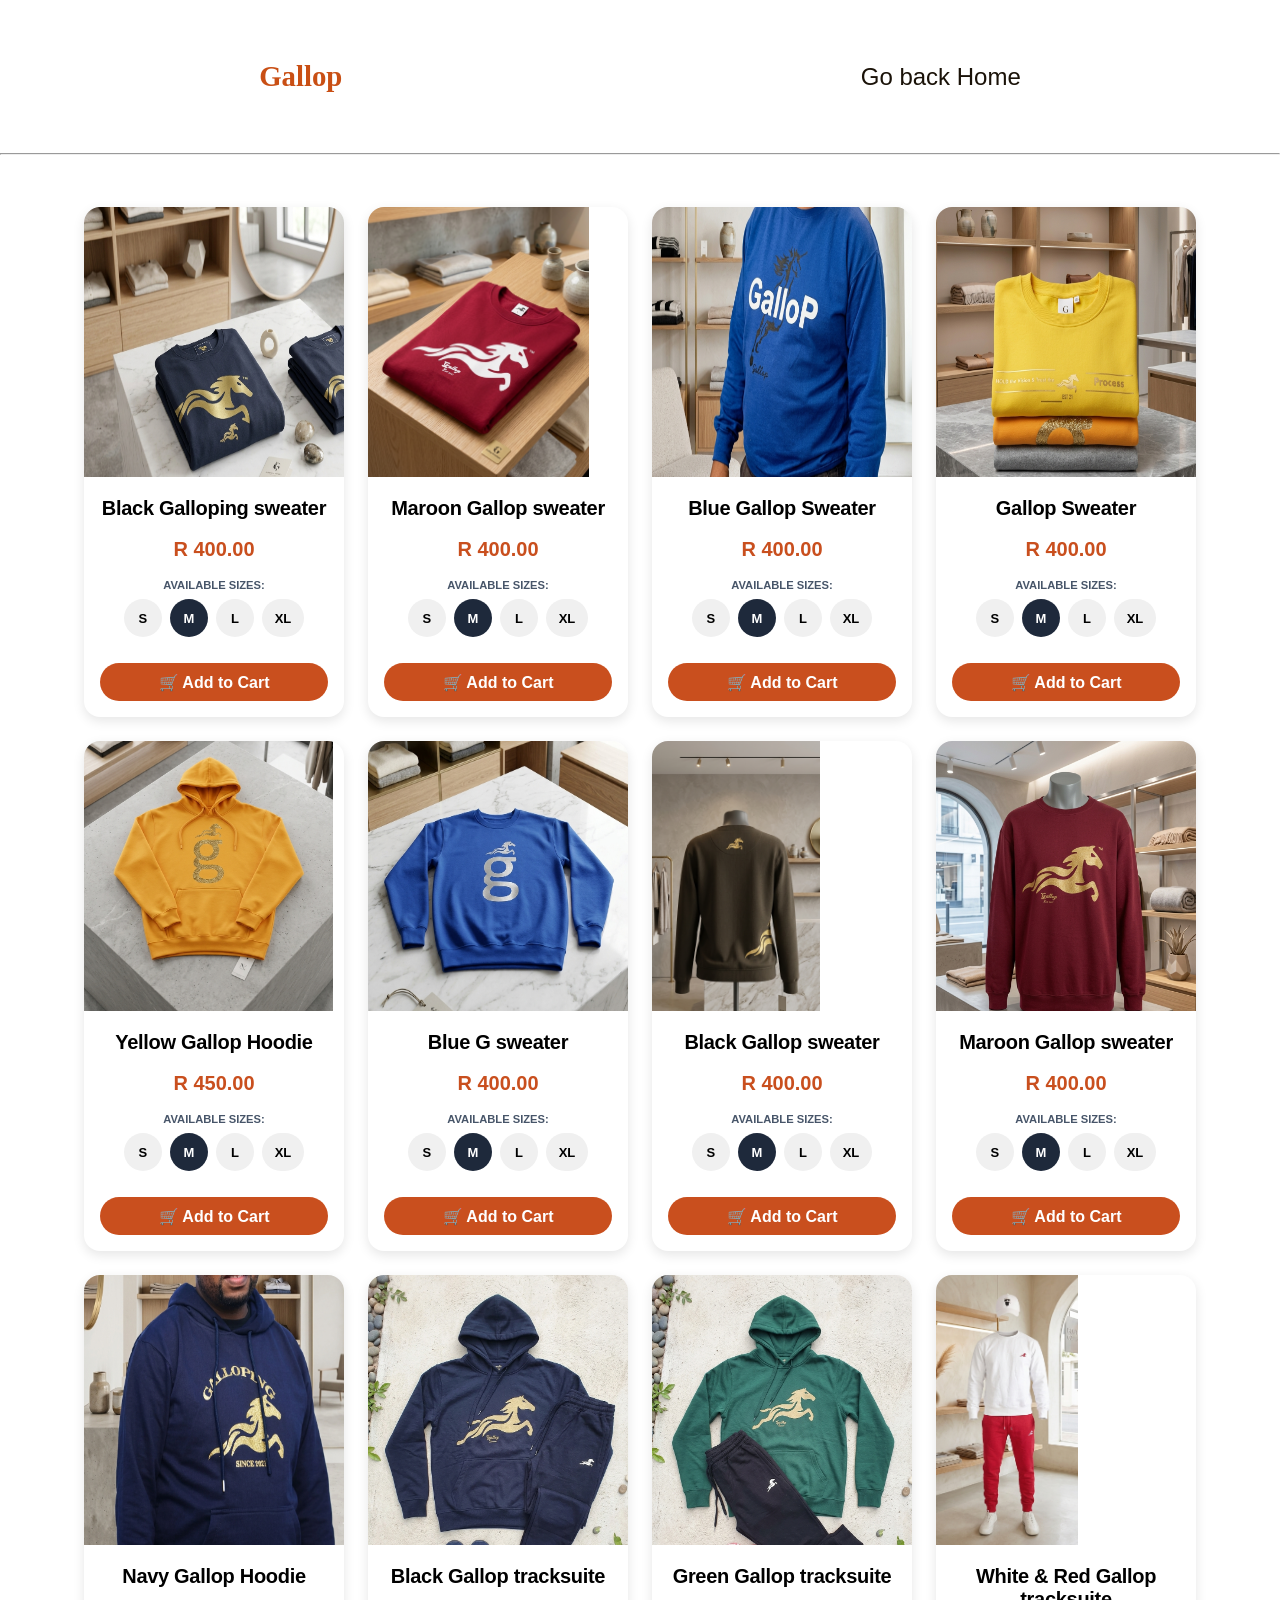
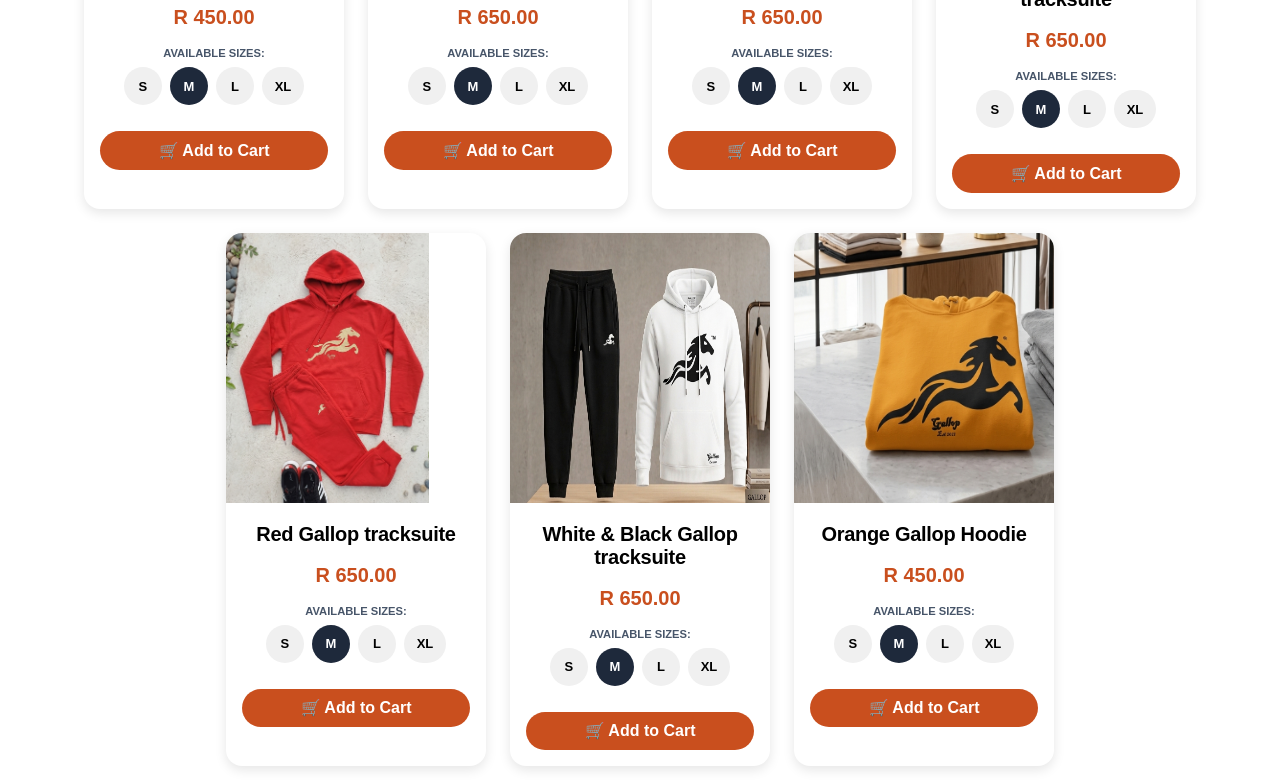
==== commit 0631b1f3: "Completed the Gallop Website" ====
--- a/sweaters.html
+++ b/sweaters.html
@@ -28,7 +28,7 @@
         <div class="card-content">
            <div class="title" style="font-family: sans-serif;color:black;font-size: 20px;"><b>Black Galloping sweater</b></div>
            <br>
-           <div class="prize" style="font-family: sans-serif;color:#c94f1e;font-size: 20px; "><b>R 380.00</b></div>
+           <div class="prize" style="font-family: sans-serif;color:#c94f1e;font-size: 20px; "><b>R 400.00</b></div>
            <br>
            <div class="size-label" style="font-family: sans-serif;">Available sizes:</div>
            <div class="size-group">
@@ -49,7 +49,7 @@
         <div class="card-content">
            <div class="title" style="font-family: sans-serif;color:black;font-size: 20px;"><b>Maroon Gallop sweater</b></div>
            <br>
-           <div class="prize" style="font-family: sans-serif;color:#c94f1e;font-size: 20px; "><b>R 380.00</b></div>
+           <div class="prize" style="font-family: sans-serif;color:#c94f1e;font-size: 20px; "><b>R 400.00</b></div>
            <br>
            <div class="size-label" style="font-family: sans-serif">Available sizes:</div>
            <div class="size-group">
@@ -70,7 +70,7 @@
         <div class="card-content">
            <div class="title" style="font-family: sans-serif;color:black;font-size: 20px;"><b>Blue Gallop Sweater</b></div>
            <br>
-           <div class="prize" style="font-family: sans-serif;color:#c94f1e;font-size: 20px; "><b>R 380.00</b></div>
+           <div class="prize" style="font-family: sans-serif;color:#c94f1e;font-size: 20px; "><b>R 400.00</b></div>
            <br>
            <div class="size-label" style="font-family: sans-serif">Available sizes:</div>
            <div class="size-group">
@@ -89,9 +89,9 @@
     <div class="card">
         <img src="/images/sweater-5.png" class="card-img">
         <div class="card-content">
-           <div class="title" style="font-family: sans-serif;color:black;font-size: 20px;"><b> Gallop Sweater sweater</b></div>
-           <br>
-           <div class="prize" style="font-family: sans-serif;color:#c94f1e;font-size: 20px; "><b>R 380.00</b></div>
+           <div class="title" style="font-family: sans-serif;color:black;font-size: 20px;"><b> Gallop Sweater </b></div>
+           <br>
+           <div class="prize" style="font-family: sans-serif;color:#c94f1e;font-size: 20px; "><b>R 400.00</b></div>
            <br>
            <div class="size-label" style="font-family: sans-serif">Available sizes:</div>
            <div class="size-group">
@@ -112,7 +112,7 @@
         <div class="card-content">
            <div class="title" style="font-family: sans-serif;color:black;font-size: 20px;"><b>Yellow Gallop Hoodie</b></div>
            <br>
-           <div class="prize" style="font-family: sans-serif;color:#c94f1e;font-size: 20px; "><b>R 400.00</b></div>
+           <div class="prize" style="font-family: sans-serif;color:#c94f1e;font-size: 20px; "><b>R 450.00</b></div>
            <br>
            <div class="size-label" style="font-family: sans-serif">Available sizes:</div>
            <div class="size-group">
@@ -133,7 +133,7 @@
         <div class="card-content">
            <div class="title" style="font-family: sans-serif;color:black;font-size: 20px;"><b>Blue G sweater</b></div>
            <br>
-           <div class="prize" style="font-family: sans-serif;color:#c94f1e;font-size: 20px; "><b>R 380.00</b></div>
+           <div class="prize" style="font-family: sans-serif;color:#c94f1e;font-size: 20px; "><b>R 400.00</b></div>
            <br>
            <div class="size-label" style="font-family: sans-serif;">Available sizes:</div>
            <div class="size-group">
@@ -154,7 +154,7 @@
         <div class="card-content">
            <div class="title" style="font-family: sans-serif;color:black;font-size: 20px;"><b>Black Gallop sweater</b></div>
            <br>
-           <div class="prize" style="font-family: sans-serif;color:#c94f1e;font-size: 20px; "><b>R 380.00</b></div>
+           <div class="prize" style="font-family: sans-serif;color:#c94f1e;font-size: 20px; "><b>R 400.00</b></div>
            <br>
            <div class="size-label" style="font-family: sans-serif;">Available sizes:</div>
            <div class="size-group">
@@ -178,7 +178,118 @@
         <div class="card-content">
            <div class="title" style="font-family: sans-serif;color:black;font-size: 20px;"><b>Maroon Gallop sweater</b></div>
            <br>
-           <div class="prize" style="font-family: sans-serif;color:#c94f1e;font-size: 20px; "><b>R 380.00</b></div>
+           <div class="prize" style="font-family: sans-serif;color:#c94f1e;font-size: 20px; "><b>R 400.00</b></div>
+           <br>
+           <div class="size-label" style="font-family: sans-serif;">Available sizes:</div>
+           <div class="size-group">
+                <button class="size-btn" data-size="S">S</button>
+                <button class="size-btn" data-size="M">M</button>
+                <button class="size-btn" data-size="L">L</button>
+                <button class="size-btn" data-size="XL">XL</button>
+           </div>
+           <br>
+           <button class="cart-btn">
+            🛒 Add to Cart
+           </button>
+        </div>
+    </div>
+
+<div class="card">
+        <img src="/images/navy hoodie.png" class="card-img">
+        <div class="card-content">
+           <div class="title" style="font-family: sans-serif;color:black;font-size: 20px;"><b>Navy Gallop Hoodie</b></div>
+           <br>
+           <div class="prize" style="font-family: sans-serif;color:#c94f1e;font-size: 20px; "><b>R 450.00</b></div>
+           <br>
+           <div class="size-label" style="font-family: sans-serif;">Available sizes:</div>
+           <div class="size-group">
+                <button class="size-btn" data-size="S">S</button>
+                <button class="size-btn" data-size="M">M</button>
+                <button class="size-btn" data-size="L">L</button>
+                <button class="size-btn" data-size="XL">XL</button>
+           </div>
+           <br>
+           <button class="cart-btn">
+            🛒 Add to Cart
+           </button>
+        </div>
+    </div>
+
+
+   <div class="card">
+        <img src="/images/black tracksuite.png" class="card-img">
+        <div class="card-content">
+           <div class="title" style="font-family: sans-serif;color:black;font-size: 20px;"><b> Black Gallop tracksuite</b></div>
+           <br>
+           <div class="prize" style="font-family: sans-serif;color:#c94f1e;font-size: 20px; "><b>R 650.00</b></div>
+           <br>
+           <div class="size-label" style="font-family: sans-serif;">Available sizes:</div>
+           <div class="size-group">
+                <button class="size-btn" data-size="S">S</button>
+                <button class="size-btn" data-size="M">M</button>
+                <button class="size-btn" data-size="L">L</button>
+                <button class="size-btn" data-size="XL">XL</button>
+           </div>
+           <br>
+           <button class="cart-btn">
+            🛒 Add to Cart
+           </button>
+        </div>
+    </div>
+
+
+
+    <div class="card">
+        <img src="/images/green tracksuite.png" class="card-img">
+        <div class="card-content">
+           <div class="title" style="font-family: sans-serif;color:black;font-size: 20px;"><b>Green Gallop tracksuite</b></div>
+           <br>
+           <div class="prize" style="font-family: sans-serif;color:#c94f1e;font-size: 20px; "><b>R 650.00</b></div>
+           <br>
+           <div class="size-label" style="font-family: sans-serif;">Available sizes:</div>
+           <div class="size-group">
+                <button class="size-btn" data-size="S">S</button>
+                <button class="size-btn" data-size="M">M</button>
+                <button class="size-btn" data-size="L">L</button>
+                <button class="size-btn" data-size="XL">XL</button>
+           </div>
+           <br>
+           <button class="cart-btn">
+            🛒 Add to Cart
+           </button>
+        </div>
+    </div>
+
+
+
+    <div class="card">
+        <img src="/images/red tracksuite.png" class="card-img">
+        <div class="card-content">
+           <div class="title" style="font-family: sans-serif;color:black;font-size: 20px;"><b>White & Red Gallop tracksuite</b></div>
+           <br>
+           <div class="prize" style="font-family: sans-serif;color:#c94f1e;font-size: 20px; "><b>R 650.00</b></div>
+           <br>
+           <div class="size-label" style="font-family: sans-serif;">Available sizes:</div>
+           <div class="size-group">
+                <button class="size-btn" data-size="S">S</button>
+                <button class="size-btn" data-size="M">M</button>
+                <button class="size-btn" data-size="L">L</button>
+                <button class="size-btn" data-size="XL">XL</button>
+           </div>
+           <br>
+           <button class="cart-btn">
+            🛒 Add to Cart
+           </button>
+        </div>
+    </div>
+
+
+    <div class="card">
+        <img src="/images/red tracksuite-1.png" class="card-img">
+        <div class="card-content">
+           <div class="title" style="font-family: sans-serif;color:black;font-size: 20px;"><b>Red Gallop tracksuite</b></div>
+           <br>
+           <div class="prize" style="font-family: sans-serif;color:#c94f1e;font-size: 20px; "><b>R 650.00</b></div>
            <br>
            <div class="size-label" style="font-family: sans-serif;">Available sizes:</div>
            <div class="size-group">
@@ -199,9 +310,9 @@
      <div class="card">
         <img src="/images/hoodies - Copy.png" class="card-img">
         <div class="card-content">
-           <div class="title" style="font-family: sans-serif;color:black;font-size: 20px;"><b>White Gallop Hoodie</b></div>
-           <br>
-           <div class="prize" style="font-family: sans-serif;color:#c94f1e;font-size: 20px; "><b>R 400.00</b></div>
+           <div class="title" style="font-family: sans-serif;color:black;font-size: 20px;"><b>White & Black Gallop tracksuite</b></div>
+           <br>
+           <div class="prize" style="font-family: sans-serif;color:#c94f1e;font-size: 20px; "><b>R 650.00</b></div>
            <br>
            <div class="size-label" style="font-family: sans-serif;">Available sizes:</div>
            <div class="size-group">
@@ -218,13 +329,15 @@
     </div>
 
      
+
+    
 
        <div class="card">
         <img src="/images/hoodie-3.png" class="card-img">
         <div class="card-content">
            <div class="title" style="font-family: sans-serif;color:black;font-size: 20px;"><b>Orange Gallop Hoodie</b></div>
            <br>
-           <div class="prize" style="font-family: sans-serif;color:#c94f1e;font-size: 20px; "><b>R 400.00</b></div>
+           <div class="prize" style="font-family: sans-serif;color:#c94f1e;font-size: 20px; "><b>R 450.00</b></div>
            <br>
            <div class="size-label" style="font-family: sans-serif;">Available sizes:</div>
            <div class="size-group">
--- a/style.css
+++ b/style.css
@@ -319,66 +319,6 @@
 }
 
 
-.contact-form {
-  
-   display:inline;
-  align-items: center;
-    gap:20px;
-  
-    margin:0 auto;
-    height:100%;
-}
-.contact-form input{
-    width: 100%;
-
-    display: flex;
-   padding:0.5rem 0;
-
-   border:1px solid #ddd;
-    border-radius:8px;
-    background-color: #f2e8d9;
-
-}
-.contact-form textarea{
-    display: flex;
-    padding:0.8rem;
-    width:97%;
-    margin: 0.5rem 0;
-   border:1px solid #ddd;
-    border-radius:8px;
-   background-color: #f2e8d9; 
-    
-}
-.contact-form button{
-    cursor:pointer;
-    padding:15px;
-    border:none;
-    border-radius:10px;
-    background-color:#c94f14;
-    color:#e8b86d;
-
-    font-size:large;
-
-}
-.contact-form button:hover{
-    color:#c94f14;
-    background-color:#f2e8d9;
-    
-}
-.contact-form{
-    flex: 2;
-    min-width: 280px;
-
-    color:rgb(0, 0, 0);
-    border-radius:12px;
-    background-color:white;
-
-    padding:1rem;
-    border:white solid 2px;
-    width:fit-content;
-    align-items:center;
-     
-}
 
 .contact-info-socials{
     background-color: white;
--- a/mediaqueries.css
+++ b/mediaqueries.css
@@ -10,7 +10,8 @@
         text-align: center;
         padding: 2rem;
     }
-    
+
+ 
     #home img {
         width: 80%;
         margin-top: 2rem;
